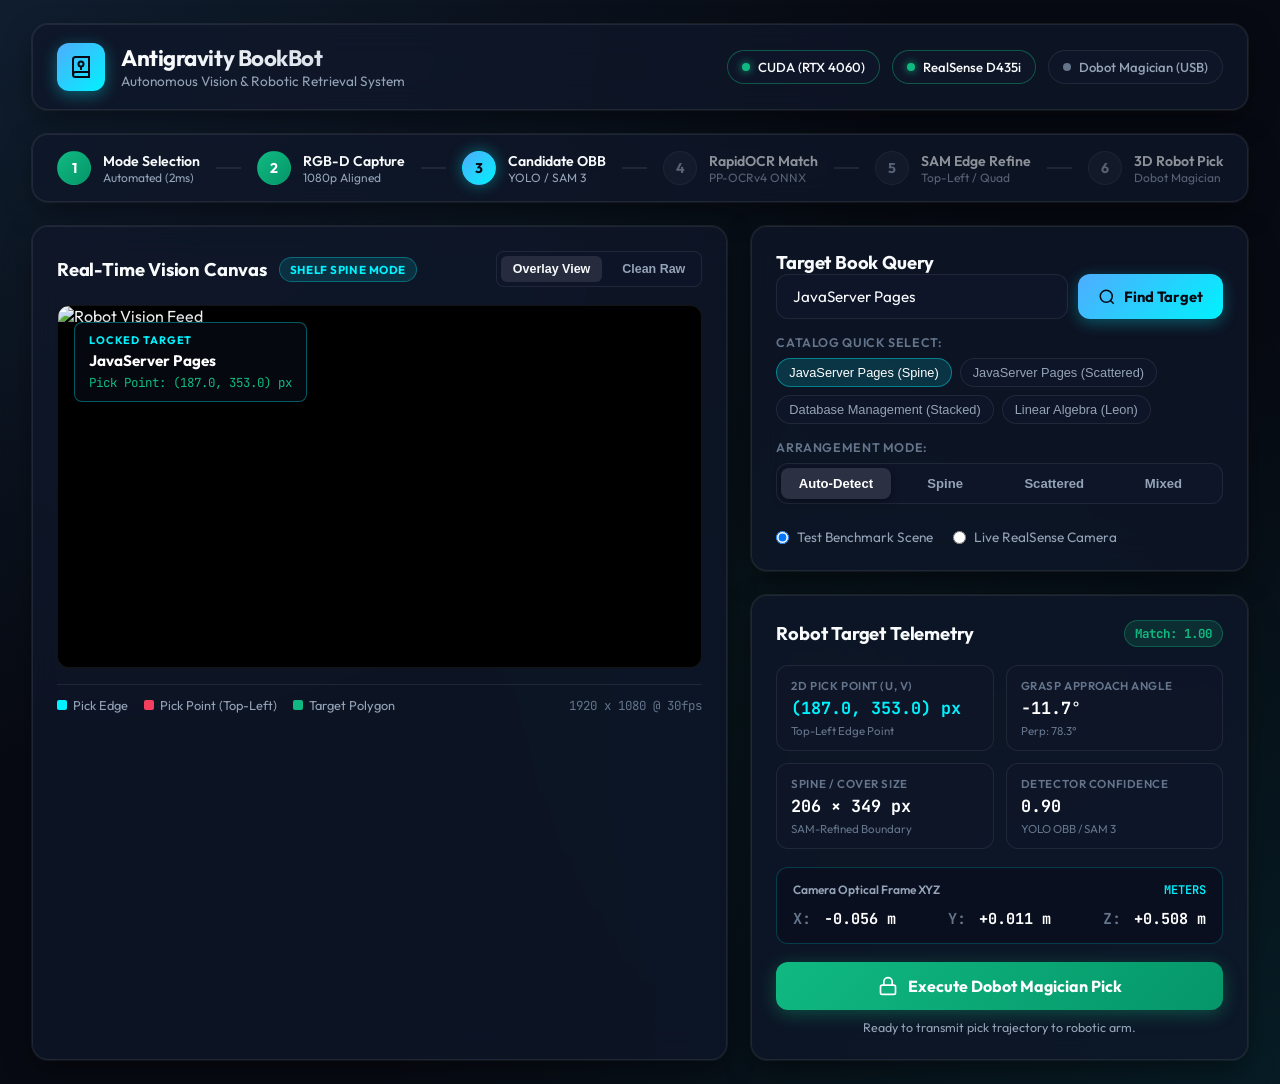
==== ui/static/index.html @ 0f98da09 "optimized pipeline" ====
<!DOCTYPE html>
<html lang="en">
<head>
  <meta charset="UTF-8">
  <meta name="viewport" content="width=device-width, initial-scale=1.0">
  <title>Autonomous Book Retrieval Robot | Vision & Manipulation Dashboard</title>
  <meta name="description" content="AI Vision & Robotic Manipulation Dashboard for automated book retrieval using YOLO OBB, SAM refinement, and Dobot Magician.">
  <link rel="preconnect" href="https://fonts.googleapis.com">
  <link rel="preconnect" href="https://fonts.gstatic.com" crossorigin>
  <link href="https://fonts.googleapis.com/css2?family=JetBrains+Mono:wght@400;500;600;700&family=Outfit:wght@300;400;500;600;700;800&display=swap" rel="stylesheet">
  <link rel="stylesheet" href="style.css">
</head>
<body>
  <div class="app-container">
    <!-- TOP NAVIGATION & STATUS BAR -->
    <header class="app-header">
      <div class="brand">
        <div class="brand-icon">
          <svg width="24" height="24" viewBox="0 0 24 24" fill="none" stroke="currentColor" stroke-width="2">
            <path d="M4 19.5A2.5 2.5 0 0 1 6.5 17H20"></path>
            <path d="M6.5 2H20v20H6.5A2.5 2.5 0 0 1 4 19.5v-15A2.5 2.5 0 0 1 6.5 2z"></path>
            <circle cx="12" cy="9" r="2.5"></circle>
            <path d="M12 11.5v3.5"></path>
          </svg>
        </div>
        <div>
          <h1 class="brand-title">Antigravity BookBot</h1>
          <p class="brand-subtitle">Autonomous Vision & Robotic Retrieval System</p>
        </div>
      </div>

      <div class="system-status-pills">
        <div id="status-gpu" class="status-pill active">
          <span class="status-dot"></span>
          <span>CUDA (RTX 4060)</span>
        </div>
        <div id="status-camera" class="status-pill active">
          <span class="status-dot"></span>
          <span id="camera-label">RealSense D435i</span>
        </div>
        <div id="status-arm" class="status-pill">
          <span class="status-dot"></span>
          <span id="dobot-label">Dobot Magician (USB)</span>
        </div>
      </div>
    </header>

    <!-- PIPELINE PROGRESS STEPPER -->
    <section class="stepper-section">
      <div class="stepper-container" id="pipeline-stepper">
        <div class="step-card completed" id="step-mode">
          <div class="step-num">1</div>
          <div class="step-info">
            <span class="step-name">Mode Selection</span>
            <span class="step-sub" id="mode-val">Automated (2ms)</span>
          </div>
        </div>
        <div class="step-connector"></div>

        <div class="step-card" id="step-capture">
          <div class="step-num">2</div>
          <div class="step-info">
            <span class="step-name">RGB-D Capture</span>
            <span class="step-sub">1080p Aligned</span>
          </div>
        </div>
        <div class="step-connector"></div>

        <div class="step-card" id="step-detect">
          <div class="step-num">3</div>
          <div class="step-info">
            <span class="step-name">Candidate OBB</span>
            <span class="step-sub">YOLO / SAM 3</span>
          </div>
        </div>
        <div class="step-connector"></div>

        <div class="step-card" id="step-ocr">
          <div class="step-num">4</div>
          <div class="step-info">
            <span class="step-name">RapidOCR Match</span>
            <span class="step-sub">PP-OCRv4 ONNX</span>
          </div>
        </div>
        <div class="step-connector"></div>

        <div class="step-card" id="step-sam">
          <div class="step-num">5</div>
          <div class="step-info">
            <span class="step-name">SAM Edge Refine</span>
            <span class="step-sub" id="refine-badge">Top-Left / Quad</span>
          </div>
        </div>
        <div class="step-connector"></div>

        <div class="step-card" id="step-robot">
          <div class="step-num">6</div>
          <div class="step-info">
            <span class="step-name">3D Robot Pick</span>
            <span class="step-sub">Dobot Magician</span>
          </div>
        </div>
      </div>
    </section>

    <!-- MAIN TWO-COLUMN WORKSPACE -->
    <main class="main-layout">
      <!-- LEFT COLUMN: VIEWPORT & OVERLAY CONTROLS -->
      <section class="viewport-card">
        <div class="card-header">
          <div class="header-left">
            <h2 class="card-title">Real-Time Vision Canvas</h2>
            <span class="badge" id="canvas-mode-badge">SHELF SPINE MODE</span>
          </div>
          <div class="canvas-toggles">
            <button id="toggle-view-btn" class="pill-btn active">Overlay View</button>
            <button id="toggle-raw-btn" class="pill-btn">Clean Raw</button>
          </div>
        </div>

        <div class="viewport-stage" id="viewport-stage">
          <div class="viewport-loading hidden" id="viewport-loader">
            <div class="spinner"></div>
            <p id="loader-status">Running SAM Edge Refinement...</p>
          </div>
          <img id="main-viewport-img" src="" alt="Robot Vision Feed" class="viewport-img">
          
          <div class="target-marker-hud" id="target-marker-hud">
            <span class="hud-tag">LOCKED TARGET</span>
            <span class="hud-title" id="hud-title">JavaServer Pages</span>
            <span class="hud-coords" id="hud-coords">Pick Point: (187.0, 353.0) px</span>
          </div>
        </div>

        <div class="viewport-footer">
          <div class="view-legend">
            <span class="legend-item"><span class="legend-color cyan"></span> Pick Edge</span>
            <span class="legend-item"><span class="legend-color red"></span> Pick Point (Top-Left)</span>
            <span class="legend-item"><span class="legend-color green"></span> Target Polygon</span>
          </div>
          <div class="feed-telemetry">
            <span id="telemetry-res">1920 x 1080 @ 30fps</span>
          </div>
        </div>
      </section>

      <!-- RIGHT COLUMN: CONTROL PANEL & TELEMETRY -->
      <aside class="control-column">
        <!-- TARGET QUERY & MODE SELECTOR -->
        <div class="control-card">
          <h2 class="card-title">Target Book Query</h2>
          
          <div class="input-group">
            <input type="text" id="target-query-input" class="query-input" placeholder="Enter book title to retrieve..." value="JavaServer Pages">
            <button id="run-detection-btn" class="primary-btn">
              <svg width="18" height="18" viewBox="0 0 24 24" fill="none" stroke="currentColor" stroke-width="2">
                <circle cx="11" cy="11" r="8"></circle>
                <line x1="21" y1="21" x2="16.65" y2="16.65"></line>
              </svg>
              Find Target
            </button>
          </div>

          <!-- CATALOG QUICK CHIPS -->
          <div class="quick-chips-wrapper">
            <span class="chips-label">Catalog Quick Select:</span>
            <div class="chips-container" id="catalog-chips">
              <button class="chip active" data-title="JavaServer Pages" data-sample="shelf_spine">JavaServer Pages (Spine)</button>
              <button class="chip" data-title="JavaServer Pages" data-sample="scattered_flat">JavaServer Pages (Scattered)</button>
              <button class="chip" data-title="Database Management" data-sample="stacked_mixed">Database Management (Stacked)</button>
              <button class="chip" data-title="Linear Algebra" data-sample="shelf_spine">Linear Algebra (Leon)</button>
            </div>
          </div>

          <!-- MODE SELECTOR TOGGLE -->
          <div class="mode-select-row">
            <span class="chips-label">Arrangement Mode:</span>
            <div class="segmented-control" id="mode-selector">
              <button class="seg-btn active" data-mode="auto">Auto-Detect</button>
              <button class="seg-btn" data-mode="spine">Spine</button>
              <button class="seg-btn" data-mode="scattered">Scattered</button>
              <button class="seg-btn" data-mode="mixed">Mixed</button>
            </div>
          </div>

          <!-- INPUT SOURCE -->
          <div class="source-select-row">
            <label class="radio-label">
              <input type="radio" name="input-source" value="sample" checked>
              <span>Test Benchmark Scene</span>
            </label>
            <label class="radio-label">
              <input type="radio" name="input-source" value="live">
              <span>Live RealSense Camera</span>
            </label>
          </div>
        </div>

        <!-- TARGET TELEMETRY & ROBOT COORDINATES -->
        <div class="control-card telemetry-card">
          <div class="card-header">
            <h2 class="card-title">Robot Target Telemetry</h2>
            <span class="conf-badge" id="telemetry-match-badge">Match: 1.00</span>
          </div>

          <div class="metrics-grid">
            <div class="metric-box">
              <span class="metric-label">2D Pick Point (u, v)</span>
              <span class="metric-val highlight" id="m-pick-point">(187.0, 353.0) px</span>
              <span class="metric-note" id="m-pick-type">Top-Left Edge Point</span>
            </div>
            <div class="metric-box">
              <span class="metric-label">Grasp Approach Angle</span>
              <span class="metric-val" id="m-grasp-angle">-11.7&deg;</span>
              <span class="metric-note" id="m-angle-note">Perp: 78.3&deg;</span>
            </div>
            <div class="metric-box">
              <span class="metric-label">Spine / Cover Size</span>
              <span class="metric-val" id="m-size">206 &times; 349 px</span>
              <span class="metric-note">SAM-Refined Boundary</span>
            </div>
            <div class="metric-box">
              <span class="metric-label">Detector Confidence</span>
              <span class="metric-val" id="m-conf">0.90</span>
              <span class="metric-note">YOLO OBB / SAM 3</span>
            </div>
          </div>

          <!-- 3D WORLD COORDINATES -->
          <div class="world-coords-box">
            <div class="coords-header">
              <span>Camera Optical Frame XYZ</span>
              <span class="units">METERS</span>
            </div>
            <div class="coords-values">
              <div class="coord"><span class="c-axis">X:</span> <span id="xyz-x">-0.056 m</span></div>
              <div class="coord"><span class="c-axis">Y:</span> <span id="xyz-y">+0.011 m</span></div>
              <div class="coord"><span class="c-axis">Z:</span> <span id="xyz-z">+0.508 m</span></div>
            </div>
          </div>

          <!-- DOBOT MAGICIAN ARM TRIGGER -->
          <div class="dobot-action-section">
            <button id="execute-dobot-btn" class="robot-action-btn">
              <svg width="20" height="20" viewBox="0 0 24 24" fill="none" stroke="currentColor" stroke-width="2">
                <rect x="3" y="11" width="18" height="11" rx="2" ry="2"></rect>
                <path d="M7 11V7a5 5 0 0 1 10 0v4"></path>
              </svg>
              Execute Dobot Magician Pick
            </button>
            <p class="dobot-hint" id="dobot-status-msg">Ready to transmit pick trajectory to robotic arm.</p>
          </div>
        </div>
      </aside>
    </main>
  </div>

  <script src="app.js"></script>
</body>
</html>
---- ui/static/style.css ----
/* ==========================================================================
   Autonomous Book Retrieval Robot — Modern Dark Glassmorphic Design System
   ========================================================================== */

:root {
  --bg-base: #070a12;
  --bg-card: rgba(15, 23, 42, 0.75);
  --bg-card-hover: rgba(30, 41, 59, 0.85);
  --bg-input: rgba(15, 23, 42, 0.95);
  --border-subtle: rgba(255, 255, 255, 0.08);
  --border-glow: rgba(0, 242, 254, 0.35);

  --accent-cyan: #00f2fe;
  --accent-blue: #4facfe;
  --accent-emerald: #10b981;
  --accent-amber: #f59e0b;
  --accent-rose: #f43f5e;

  --text-main: #f8fafc;
  --text-muted: #94a3b8;
  --text-dim: #64748b;

  --font-main: 'Outfit', -apple-system, BlinkMacSystemFont, sans-serif;
  --font-mono: 'JetBrains Mono', monospace;

  --radius-lg: 16px;
  --radius-md: 12px;
  --radius-sm: 8px;

  --shadow-card: 0 10px 30px -5px rgba(0, 0, 0, 0.5), 0 0 0 1px var(--border-subtle);
  --shadow-glow: 0 0 25px -5px rgba(0, 242, 254, 0.4);
}

* {
  box-sizing: border-box;
  margin: 0;
  padding: 0;
}

body {
  background-color: var(--bg-base);
  background-image: 
    radial-gradient(at 0% 0%, rgba(79, 172, 254, 0.12) 0px, transparent 50%),
    radial-gradient(at 100% 100%, rgba(0, 242, 254, 0.08) 0px, transparent 50%),
    radial-gradient(at 50% 50%, rgba(16, 185, 129, 0.05) 0px, transparent 60%);
  color: var(--text-main);
  font-family: var(--font-main);
  min-height: 100vh;
  padding: 24px 32px;
  overflow-x: hidden;
  -webkit-font-smoothing: antialiased;
}

.app-container {
  max-width: 1600px;
  margin: 0 auto;
  display: flex;
  flex-direction: column;
  gap: 24px;
}

/* ==========================================================================
   HEADER & HARDWARE STATUS BAR
   ========================================================================== */

.app-header {
  display: flex;
  justify-content: space-between;
  align-items: center;
  padding: 18px 24px;
  background: var(--bg-card);
  backdrop-filter: blur(16px);
  border: 1px solid var(--border-subtle);
  border-radius: var(--radius-lg);
  box-shadow: var(--shadow-card);
}

.brand {
  display: flex;
  align-items: center;
  gap: 16px;
}

.brand-icon {
  width: 48px;
  height: 48px;
  background: linear-gradient(135deg, var(--accent-blue), var(--accent-cyan));
  color: #070a12;
  border-radius: var(--radius-md);
  display: flex;
  align-items: center;
  justify-content: center;
  box-shadow: 0 4px 15px rgba(0, 242, 254, 0.35);
}

.brand-title {
  font-size: 1.4rem;
  font-weight: 700;
  letter-spacing: -0.02em;
  background: linear-gradient(90deg, #ffffff, #cbd5e1);
  -webkit-background-clip: text;
  -webkit-text-fill-color: transparent;
}

.brand-subtitle {
  font-size: 0.85rem;
  color: var(--text-muted);
}

.system-status-pills {
  display: flex;
  gap: 12px;
}

.status-pill {
  display: flex;
  align-items: center;
  gap: 8px;
  background: rgba(15, 23, 42, 0.8);
  border: 1px solid var(--border-subtle);
  padding: 8px 14px;
  border-radius: 999px;
  font-size: 0.82rem;
  font-weight: 500;
  color: var(--text-muted);
  transition: all 0.25s ease;
}

.status-pill.active {
  border-color: rgba(16, 185, 129, 0.4);
  color: var(--text-main);
}

.status-dot {
  width: 8px;
  height: 8px;
  border-radius: 50%;
  background-color: var(--text-dim);
}

.status-pill.active .status-dot {
  background-color: var(--accent-emerald);
  box-shadow: 0 0 8px var(--accent-emerald);
}

/* ==========================================================================
   PIPELINE PROGRESS STEPPER
   ========================================================================== */

.stepper-section {
  width: 100%;
}

.stepper-container {
  display: flex;
  align-items: center;
  justify-content: space-between;
  background: var(--bg-card);
  backdrop-filter: blur(16px);
  border: 1px solid var(--border-subtle);
  border-radius: var(--radius-lg);
  padding: 16px 24px;
  box-shadow: var(--shadow-card);
}

.step-card {
  display: flex;
  align-items: center;
  gap: 12px;
  opacity: 0.55;
  transition: all 0.3s ease;
}

.step-card.active, .step-card.completed {
  opacity: 1;
}

.step-num {
  width: 34px;
  height: 34px;
  border-radius: 50%;
  background: rgba(255, 255, 255, 0.05);
  border: 1px solid var(--border-subtle);
  display: flex;
  align-items: center;
  justify-content: center;
  font-weight: 700;
  font-size: 0.88rem;
  color: var(--text-muted);
}

.step-card.completed .step-num {
  background: linear-gradient(135deg, var(--accent-emerald), #059669);
  color: white;
  border-color: transparent;
}

.step-card.active .step-num {
  background: linear-gradient(135deg, var(--accent-blue), var(--accent-cyan));
  color: #070a12;
  border-color: transparent;
  box-shadow: 0 0 15px rgba(0, 242, 254, 0.4);
}

.step-info {
  display: flex;
  flex-direction: column;
}

.step-name {
  font-size: 0.88rem;
  font-weight: 600;
}

.step-sub {
  font-size: 0.75rem;
  color: var(--text-muted);
}

.step-connector {
  flex: 1;
  height: 2px;
  background: rgba(255, 255, 255, 0.08);
  margin: 0 16px;
}

/* ==========================================================================
   MAIN LAYOUT & VIEWPORT
   ========================================================================== */

.main-layout {
  display: grid;
  grid-template-columns: 1.4fr 1fr;
  gap: 24px;
  align-items: stretch;
}

.viewport-card, .control-card {
  background: var(--bg-card);
  backdrop-filter: blur(16px);
  border: 1px solid var(--border-subtle);
  border-radius: var(--radius-lg);
  padding: 24px;
  box-shadow: var(--shadow-card);
  display: flex;
  flex-direction: column;
}

.card-header {
  display: flex;
  justify-content: space-between;
  align-items: center;
  margin-bottom: 18px;
}

.header-left {
  display: flex;
  align-items: center;
  gap: 12px;
}

.card-title {
  font-size: 1.15rem;
  font-weight: 700;
  letter-spacing: -0.01em;
}

.badge {
  background: rgba(0, 242, 254, 0.12);
  border: 1px solid rgba(0, 242, 254, 0.3);
  color: var(--accent-cyan);
  font-size: 0.72rem;
  font-weight: 700;
  padding: 4px 10px;
  border-radius: 999px;
  letter-spacing: 0.05em;
  text-transform: uppercase;
}

.canvas-toggles {
  display: flex;
  gap: 8px;
  background: rgba(15, 23, 42, 0.6);
  padding: 4px;
  border-radius: var(--radius-sm);
  border: 1px solid var(--border-subtle);
}

.pill-btn {
  background: transparent;
  border: none;
  color: var(--text-muted);
  font-size: 0.78rem;
  font-weight: 600;
  padding: 6px 12px;
  border-radius: 6px;
  cursor: pointer;
  transition: all 0.2s ease;
}

.pill-btn.active {
  background: rgba(255, 255, 255, 0.1);
  color: var(--text-main);
}

/* Viewport Stage */
.viewport-stage {
  position: relative;
  width: 100%;
  aspect-ratio: 16 / 9;
  background: #000;
  border-radius: var(--radius-md);
  overflow: hidden;
  border: 1px solid rgba(255, 255, 255, 0.08);
  display: flex;
  align-items: center;
  justify-content: center;
}

.viewport-img {
  width: 100%;
  height: 100%;
  object-fit: contain;
}

.viewport-loading {
  position: absolute;
  inset: 0;
  background: rgba(7, 10, 18, 0.85);
  backdrop-filter: blur(8px);
  display: flex;
  flex-direction: column;
  align-items: center;
  justify-content: center;
  gap: 16px;
  z-index: 10;
}

.viewport-loading.hidden {
  display: none;
}

.spinner {
  width: 44px;
  height: 44px;
  border: 3px solid rgba(0, 242, 254, 0.2);
  border-top-color: var(--accent-cyan);
  border-radius: 50%;
  animation: spin 0.8s linear infinite;
}

@keyframes spin {
  to { transform: rotate(360deg); }
}

.target-marker-hud {
  position: absolute;
  top: 16px;
  left: 16px;
  background: rgba(7, 10, 18, 0.8);
  border: 1px solid var(--border-glow);
  padding: 10px 14px;
  border-radius: var(--radius-sm);
  backdrop-filter: blur(12px);
  display: flex;
  flex-direction: column;
  gap: 4px;
  box-shadow: 0 4px 15px rgba(0, 0, 0, 0.6);
}

.hud-tag {
  font-size: 0.68rem;
  font-weight: 700;
  color: var(--accent-cyan);
  letter-spacing: 0.08em;
}

.hud-title {
  font-size: 0.95rem;
  font-weight: 700;
  color: #fff;
}

.hud-coords {
  font-size: 0.78rem;
  font-family: var(--font-mono);
  color: var(--accent-emerald);
}

.viewport-footer {
  display: flex;
  justify-content: space-between;
  align-items: center;
  margin-top: 16px;
  padding-top: 12px;
  border-top: 1px solid var(--border-subtle);
}

.view-legend {
  display: flex;
  gap: 16px;
  font-size: 0.8rem;
  color: var(--text-muted);
}

.legend-item {
  display: flex;
  align-items: center;
  gap: 6px;
}

.legend-color {
  width: 10px;
  height: 10px;
  border-radius: 2px;
}

.legend-color.cyan { background-color: var(--accent-cyan); }
.legend-color.red { background-color: var(--accent-rose); }
.legend-color.green { background-color: var(--accent-emerald); }

.feed-telemetry {
  font-size: 0.78rem;
  font-family: var(--font-mono);
  color: var(--text-dim);
}

/* ==========================================================================
   CONTROLS & INPUT COLUMN
   ========================================================================== */

.control-column {
  display: flex;
  flex-direction: column;
  gap: 24px;
}

.input-group {
  display: flex;
  gap: 10px;
  margin-bottom: 16px;
}

.query-input {
  flex: 1;
  background: var(--bg-input);
  border: 1px solid var(--border-subtle);
  border-radius: var(--radius-md);
  padding: 12px 16px;
  font-family: var(--font-main);
  font-size: 0.95rem;
  color: var(--text-main);
  outline: none;
  transition: all 0.2s ease;
}

.query-input:focus {
  border-color: var(--accent-cyan);
  box-shadow: 0 0 0 3px rgba(0, 242, 254, 0.15);
}

.primary-btn {
  background: linear-gradient(135deg, var(--accent-blue), var(--accent-cyan));
  color: #070a12;
  border: none;
  border-radius: var(--radius-md);
  padding: 0 20px;
  font-family: var(--font-main);
  font-size: 0.92rem;
  font-weight: 700;
  display: flex;
  align-items: center;
  gap: 8px;
  cursor: pointer;
  transition: all 0.25s ease;
  box-shadow: 0 4px 15px rgba(0, 242, 254, 0.3);
}

.primary-btn:hover {
  transform: translateY(-1px);
  box-shadow: 0 6px 20px rgba(0, 242, 254, 0.45);
}

.quick-chips-wrapper {
  margin-bottom: 16px;
}

.chips-label {
  display: block;
  font-size: 0.78rem;
  color: var(--text-dim);
  font-weight: 600;
  text-transform: uppercase;
  letter-spacing: 0.05em;
  margin-bottom: 8px;
}

.chips-container {
  display: flex;
  flex-wrap: wrap;
  gap: 8px;
}

.chip {
  background: rgba(15, 23, 42, 0.8);
  border: 1px solid var(--border-subtle);
  color: var(--text-muted);
  font-size: 0.8rem;
  padding: 6px 12px;
  border-radius: 999px;
  cursor: pointer;
  transition: all 0.2s ease;
}

.chip:hover, .chip.active {
  background: rgba(0, 242, 254, 0.15);
  border-color: rgba(0, 242, 254, 0.4);
  color: #fff;
}

.mode-select-row {
  margin-bottom: 16px;
}

.segmented-control {
  display: flex;
  background: rgba(15, 23, 42, 0.9);
  padding: 4px;
  border-radius: var(--radius-md);
  border: 1px solid var(--border-subtle);
}

.seg-btn {
  flex: 1;
  background: transparent;
  border: none;
  color: var(--text-muted);
  font-size: 0.82rem;
  font-weight: 600;
  padding: 8px 10px;
  border-radius: var(--radius-sm);
  cursor: pointer;
  transition: all 0.2s ease;
}

.seg-btn.active {
  background: rgba(255, 255, 255, 0.12);
  color: #fff;
  box-shadow: 0 2px 8px rgba(0, 0, 0, 0.4);
}

.source-select-row {
  display: flex;
  gap: 20px;
  padding-top: 8px;
}

.radio-label {
  display: flex;
  align-items: center;
  gap: 8px;
  font-size: 0.85rem;
  color: var(--text-muted);
  cursor: pointer;
}

/* ==========================================================================
   METRICS GRID & 3D TELEMETRY
   ========================================================================== */

.metrics-grid {
  display: grid;
  grid-template-columns: 1fr 1fr;
  gap: 12px;
  margin-bottom: 18px;
}

.metric-box {
  background: rgba(15, 23, 42, 0.6);
  border: 1px solid var(--border-subtle);
  border-radius: var(--radius-md);
  padding: 12px 14px;
  display: flex;
  flex-direction: column;
  gap: 4px;
}

.metric-label {
  font-size: 0.72rem;
  color: var(--text-dim);
  text-transform: uppercase;
  letter-spacing: 0.05em;
  font-weight: 600;
}

.metric-val {
  font-size: 1.05rem;
  font-family: var(--font-mono);
  font-weight: 700;
  color: #fff;
}

.metric-val.highlight {
  color: var(--accent-cyan);
}

.metric-note {
  font-size: 0.72rem;
  color: var(--text-dim);
}

.conf-badge {
  background: rgba(16, 185, 129, 0.15);
  border: 1px solid rgba(16, 185, 129, 0.35);
  color: var(--accent-emerald);
  font-size: 0.78rem;
  font-weight: 700;
  padding: 4px 10px;
  border-radius: 999px;
  font-family: var(--font-mono);
}

/* 3D World Coordinates Box */
.world-coords-box {
  background: rgba(10, 16, 30, 0.85);
  border: 1px solid rgba(0, 242, 254, 0.2);
  border-radius: var(--radius-md);
  padding: 14px 16px;
  margin-bottom: 18px;
}

.coords-header {
  display: flex;
  justify-content: space-between;
  font-size: 0.75rem;
  color: var(--text-muted);
  font-weight: 600;
  margin-bottom: 10px;
}

.units {
  color: var(--accent-cyan);
  font-family: var(--font-mono);
}

.coords-values {
  display: flex;
  justify-content: space-between;
}

.coord {
  font-family: var(--font-mono);
  font-size: 0.95rem;
  font-weight: 700;
  color: #fff;
}

.c-axis {
  color: var(--text-dim);
  margin-right: 4px;
}

/* Dobot Magician Action Section */
.dobot-action-section {
  display: flex;
  flex-direction: column;
  gap: 10px;
}

.robot-action-btn {
  background: linear-gradient(135deg, #10b981, #059669);
  color: #ffffff;
  border: none;
  border-radius: var(--radius-md);
  padding: 14px 20px;
  font-family: var(--font-main);
  font-size: 1rem;
  font-weight: 700;
  display: flex;
  align-items: center;
  justify-content: center;
  gap: 10px;
  cursor: pointer;
  transition: all 0.25s ease;
  box-shadow: 0 4px 18px rgba(16, 185, 129, 0.35);
}

.robot-action-btn:hover {
  transform: translateY(-2px);
  box-shadow: 0 6px 25px rgba(16, 185, 129, 0.5);
}

.dobot-hint {
  font-size: 0.78rem;
  color: var(--text-muted);
  text-align: center;
}

/* Responsive */
@media (max-width: 1200px) {
  .main-layout {
    grid-template-columns: 1fr;
  }
}
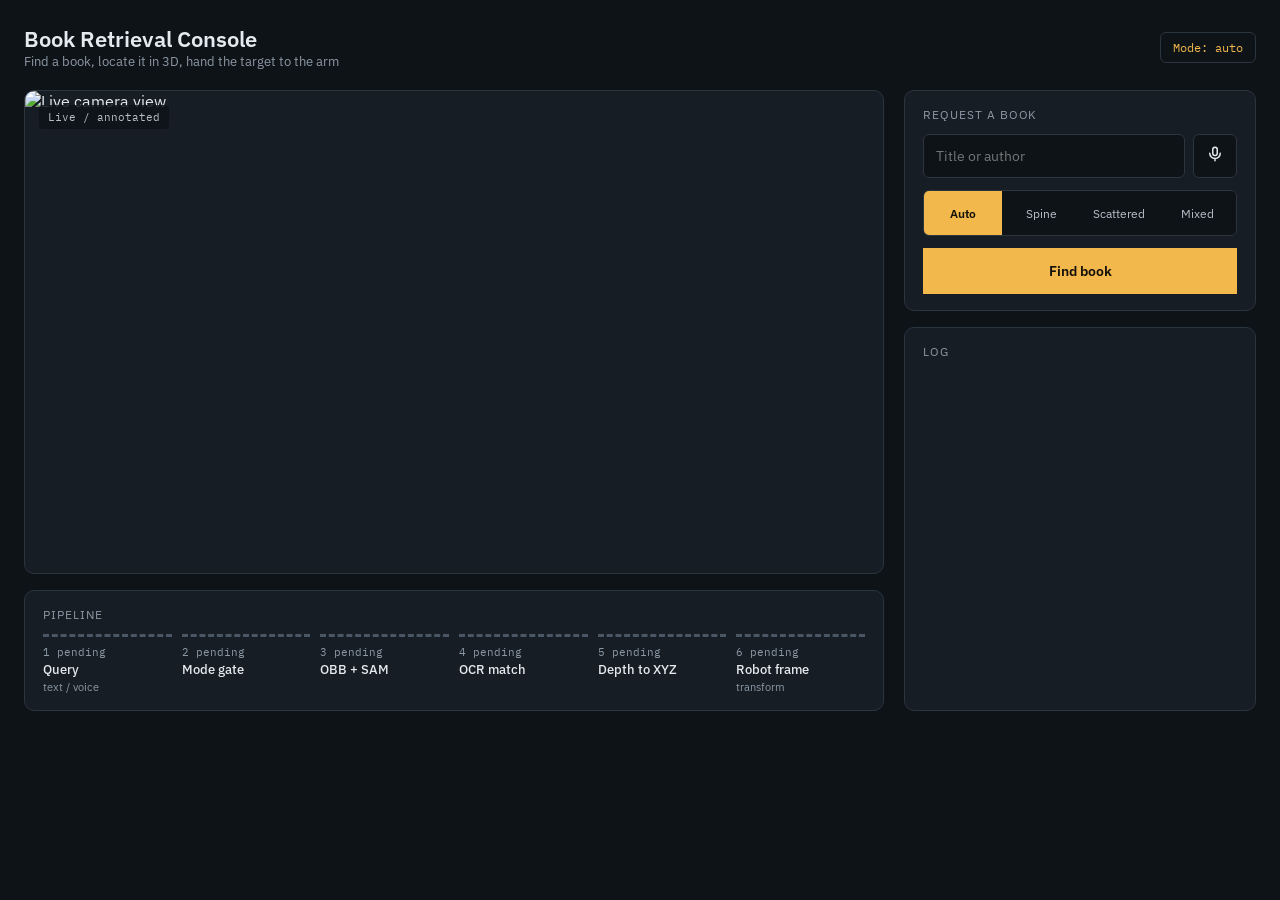
==== commit 5e2c8e3b: "ui updation" ====
--- a/ui/static/index.html
+++ b/ui/static/index.html
@@ -1,260 +1,124 @@
-<!DOCTYPE html>
-<html lang="en">
-<head>
-  <meta charset="UTF-8">
-  <meta name="viewport" content="width=device-width, initial-scale=1.0">
-  <title>Autonomous Book Retrieval Robot | Vision & Manipulation Dashboard</title>
-  <meta name="description" content="AI Vision & Robotic Manipulation Dashboard for automated book retrieval using YOLO OBB, SAM refinement, and Dobot Magician.">
-  <link rel="preconnect" href="https://fonts.googleapis.com">
-  <link rel="preconnect" href="https://fonts.gstatic.com" crossorigin>
-  <link href="https://fonts.googleapis.com/css2?family=JetBrains+Mono:wght@400;500;600;700&family=Outfit:wght@300;400;500;600;700;800&display=swap" rel="stylesheet">
-  <link rel="stylesheet" href="style.css">
-</head>
-<body>
-  <div class="app-container">
-    <!-- TOP NAVIGATION & STATUS BAR -->
-    <header class="app-header">
-      <div class="brand">
-        <div class="brand-icon">
-          <svg width="24" height="24" viewBox="0 0 24 24" fill="none" stroke="currentColor" stroke-width="2">
-            <path d="M4 19.5A2.5 2.5 0 0 1 6.5 17H20"></path>
-            <path d="M6.5 2H20v20H6.5A2.5 2.5 0 0 1 4 19.5v-15A2.5 2.5 0 0 1 6.5 2z"></path>
-            <circle cx="12" cy="9" r="2.5"></circle>
-            <path d="M12 11.5v3.5"></path>
-          </svg>
-        </div>
-        <div>
-          <h1 class="brand-title">Antigravity BookBot</h1>
-          <p class="brand-subtitle">Autonomous Vision & Robotic Retrieval System</p>
-        </div>
-      </div>
+<!doctype html>
+<html lang="en"><head><meta charset="utf-8"><title>Book Retrieval Console</title>
+<meta name="viewport" content="width=device-width,initial-scale=1">
+<link rel="stylesheet" href="https://fonts.googleapis.com/css2?family=IBM+Plex+Mono:wght@400;500&family=IBM+Plex+Sans:wght@400;500;600&display=swap">
+<style>
+*{box-sizing:border-box}
+body{margin:0;background:#0E1318;color:#E6EAEE;font-family:'IBM Plex Sans',sans-serif}
+.mono{font-family:'IBM Plex Mono',monospace}
+.wrap{max-width:1360px;margin:0 auto;padding:24px;display:flex;flex-direction:column;gap:20px}
+.grid{display:grid;grid-template-columns:minmax(0,860px) minmax(320px,1fr);gap:20px}
+.col{display:flex;flex-direction:column;gap:16px}
+.card{background:#161D25;border:1px solid #2A3540;border-radius:10px;padding:16px 18px;display:flex;flex-direction:column;gap:12px}
+.card.hit{border-color:#F2B84B}
+.lbl{font-size:12px;letter-spacing:.08em;text-transform:uppercase;color:#8C98A4}
+.pill{padding:7px 12px;border:1px solid #2A3540;border-radius:6px;font-size:12px}
+button{font-family:inherit;cursor:pointer}
+button:disabled{cursor:not-allowed}
+.btn{height:44px;border-radius:6px;border:1px solid #2A3540;background:#0E1318;color:#E6EAEE;font-size:13px}
+.primary{background:#F2B84B;color:#14100A;border:0;font-weight:600;font-size:14px;height:46px}
+.primary:disabled{opacity:.5}
+.modes{display:grid;grid-template-columns:repeat(4,1fr);border:1px solid #2A3540;border-radius:6px;overflow:hidden}
+.modes button{height:44px;border:0;background:#0E1318;color:#B7C0C9;font-size:12px}
+.modes button.on{background:#F2B84B;color:#14100A;font-weight:600}
+.cam{position:relative;aspect-ratio:860/484;border-radius:10px;overflow:hidden;border:1px solid #2A3540;background:#161D25}
+.cam img{width:100%;height:100%;object-fit:contain;display:block}
+.chip{position:absolute;left:14px;top:14px;background:rgba(14,19,24,.85);padding:5px 9px;border-radius:4px;color:#B7C0C9;font-size:11px}
+.steps{display:grid;grid-template-columns:repeat(6,1fr);gap:10px}
+.step{border-top:3px dashed #4A5663;padding-top:8px}
+.step.done{border-top:3px solid #3DD6B0}
+.step .s{font-size:11px;color:#8C98A4}.step.done .s{color:#3DD6B0}
+.step .n{font-size:13px;font-weight:500;margin-top:2px}
+.step .d{font-size:11px;color:#8C98A4;margin-top:2px}
+.xyz{background:#0E1318;border-radius:6px;padding:10px 12px;font-size:13px;line-height:1.6;white-space:pre}
+.xyz small{display:block;font:11px 'IBM Plex Sans';color:#8C98A4;margin-bottom:6px}
+input[type=text]{flex:1;background:#0E1318;border:1px solid #2A3540;border-radius:6px;color:#E6EAEE;font:14px 'IBM Plex Sans';padding:0 12px;height:44px}
+#log{font-size:11.5px;line-height:1.7;color:#B7C0C9;overflow:auto;max-height:180px}
+@media(max-width:1100px){.grid{grid-template-columns:1fr}}
+</style></head><body><div class="wrap">
 
-      <div class="system-status-pills">
-        <div id="status-gpu" class="status-pill active">
-          <span class="status-dot"></span>
-          <span>CUDA (RTX 4060)</span>
-        </div>
-        <div id="status-camera" class="status-pill active">
-          <span class="status-dot"></span>
-          <span id="camera-label">RealSense D435i</span>
-        </div>
-        <div id="status-arm" class="status-pill">
-          <span class="status-dot"></span>
-          <span id="dobot-label">Dobot Magician (USB)</span>
-        </div>
-      </div>
-    </header>
+<div style="display:flex;justify-content:space-between;align-items:center;flex-wrap:wrap;gap:10px">
+ <div><div style="font-size:22px;font-weight:600">Book Retrieval Console</div>
+ <div style="font-size:13px;color:#8C98A4">Find a book, locate it in 3D, hand the target to the arm</div></div>
+ <div class="mono" style="display:flex;gap:10px"><div class="pill" id="pMode" style="color:#F2B84B">Mode: auto</div></div>
+</div>
 
-    <!-- PIPELINE PROGRESS STEPPER -->
-    <section class="stepper-section">
-      <div class="stepper-container" id="pipeline-stepper">
-        <div class="step-card completed" id="step-mode">
-          <div class="step-num">1</div>
-          <div class="step-info">
-            <span class="step-name">Mode Selection</span>
-            <span class="step-sub" id="mode-val">Automated (2ms)</span>
-          </div>
-        </div>
-        <div class="step-connector"></div>
+<div class="grid">
+ <div class="col">
+  <div class="cam"><img id="feed" src="/video_feed" alt="Live camera view"><div class="chip mono">Live / annotated</div></div>
+  <div class="card"><div class="lbl">Pipeline</div>
+   <div class="steps" id="steps"></div></div>
+ </div>
 
-        <div class="step-card" id="step-capture">
-          <div class="step-num">2</div>
-          <div class="step-info">
-            <span class="step-name">RGB-D Capture</span>
-            <span class="step-sub">1080p Aligned</span>
-          </div>
-        </div>
-        <div class="step-connector"></div>
-
-        <div class="step-card" id="step-detect">
-          <div class="step-num">3</div>
-          <div class="step-info">
-            <span class="step-name">Candidate OBB</span>
-            <span class="step-sub">YOLO / SAM 3</span>
-          </div>
-        </div>
-        <div class="step-connector"></div>
-
-        <div class="step-card" id="step-ocr">
-          <div class="step-num">4</div>
-          <div class="step-info">
-            <span class="step-name">RapidOCR Match</span>
-            <span class="step-sub">PP-OCRv4 ONNX</span>
-          </div>
-        </div>
-        <div class="step-connector"></div>
-
-        <div class="step-card" id="step-sam">
-          <div class="step-num">5</div>
-          <div class="step-info">
-            <span class="step-name">SAM Edge Refine</span>
-            <span class="step-sub" id="refine-badge">Top-Left / Quad</span>
-          </div>
-        </div>
-        <div class="step-connector"></div>
-
-        <div class="step-card" id="step-robot">
-          <div class="step-num">6</div>
-          <div class="step-info">
-            <span class="step-name">3D Robot Pick</span>
-            <span class="step-sub">Dobot Magician</span>
-          </div>
-        </div>
-      </div>
-    </section>
-
-    <!-- MAIN TWO-COLUMN WORKSPACE -->
-    <main class="main-layout">
-      <!-- LEFT COLUMN: VIEWPORT & OVERLAY CONTROLS -->
-      <section class="viewport-card">
-        <div class="card-header">
-          <div class="header-left">
-            <h2 class="card-title">Real-Time Vision Canvas</h2>
-            <span class="badge" id="canvas-mode-badge">SHELF SPINE MODE</span>
-          </div>
-          <div class="canvas-toggles">
-            <button id="toggle-view-btn" class="pill-btn active">Overlay View</button>
-            <button id="toggle-raw-btn" class="pill-btn">Clean Raw</button>
-          </div>
-        </div>
-
-        <div class="viewport-stage" id="viewport-stage">
-          <div class="viewport-loading hidden" id="viewport-loader">
-            <div class="spinner"></div>
-            <p id="loader-status">Running SAM Edge Refinement...</p>
-          </div>
-          <img id="main-viewport-img" src="" alt="Robot Vision Feed" class="viewport-img">
-          
-          <div class="target-marker-hud" id="target-marker-hud">
-            <span class="hud-tag">LOCKED TARGET</span>
-            <span class="hud-title" id="hud-title">JavaServer Pages</span>
-            <span class="hud-coords" id="hud-coords">Pick Point: (187.0, 353.0) px</span>
-          </div>
-        </div>
-
-        <div class="viewport-footer">
-          <div class="view-legend">
-            <span class="legend-item"><span class="legend-color cyan"></span> Pick Edge</span>
-            <span class="legend-item"><span class="legend-color red"></span> Pick Point (Top-Left)</span>
-            <span class="legend-item"><span class="legend-color green"></span> Target Polygon</span>
-          </div>
-          <div class="feed-telemetry">
-            <span id="telemetry-res">1920 x 1080 @ 30fps</span>
-          </div>
-        </div>
-      </section>
-
-      <!-- RIGHT COLUMN: CONTROL PANEL & TELEMETRY -->
-      <aside class="control-column">
-        <!-- TARGET QUERY & MODE SELECTOR -->
-        <div class="control-card">
-          <h2 class="card-title">Target Book Query</h2>
-          
-          <div class="input-group">
-            <input type="text" id="target-query-input" class="query-input" placeholder="Enter book title to retrieve..." value="JavaServer Pages">
-            <button id="run-detection-btn" class="primary-btn">
-              <svg width="18" height="18" viewBox="0 0 24 24" fill="none" stroke="currentColor" stroke-width="2">
-                <circle cx="11" cy="11" r="8"></circle>
-                <line x1="21" y1="21" x2="16.65" y2="16.65"></line>
-              </svg>
-              Find Target
-            </button>
-          </div>
-
-          <!-- CATALOG QUICK CHIPS -->
-          <div class="quick-chips-wrapper">
-            <span class="chips-label">Catalog Quick Select:</span>
-            <div class="chips-container" id="catalog-chips">
-              <button class="chip active" data-title="JavaServer Pages" data-sample="shelf_spine">JavaServer Pages (Spine)</button>
-              <button class="chip" data-title="JavaServer Pages" data-sample="scattered_flat">JavaServer Pages (Scattered)</button>
-              <button class="chip" data-title="Database Management" data-sample="stacked_mixed">Database Management (Stacked)</button>
-              <button class="chip" data-title="Linear Algebra" data-sample="shelf_spine">Linear Algebra (Leon)</button>
-            </div>
-          </div>
-
-          <!-- MODE SELECTOR TOGGLE -->
-          <div class="mode-select-row">
-            <span class="chips-label">Arrangement Mode:</span>
-            <div class="segmented-control" id="mode-selector">
-              <button class="seg-btn active" data-mode="auto">Auto-Detect</button>
-              <button class="seg-btn" data-mode="spine">Spine</button>
-              <button class="seg-btn" data-mode="scattered">Scattered</button>
-              <button class="seg-btn" data-mode="mixed">Mixed</button>
-            </div>
-          </div>
-
-          <!-- INPUT SOURCE -->
-          <div class="source-select-row">
-            <label class="radio-label">
-              <input type="radio" name="input-source" value="sample" checked>
-              <span>Test Benchmark Scene</span>
-            </label>
-            <label class="radio-label">
-              <input type="radio" name="input-source" value="live">
-              <span>Live RealSense Camera</span>
-            </label>
-          </div>
-        </div>
-
-        <!-- TARGET TELEMETRY & ROBOT COORDINATES -->
-        <div class="control-card telemetry-card">
-          <div class="card-header">
-            <h2 class="card-title">Robot Target Telemetry</h2>
-            <span class="conf-badge" id="telemetry-match-badge">Match: 1.00</span>
-          </div>
-
-          <div class="metrics-grid">
-            <div class="metric-box">
-              <span class="metric-label">2D Pick Point (u, v)</span>
-              <span class="metric-val highlight" id="m-pick-point">(187.0, 353.0) px</span>
-              <span class="metric-note" id="m-pick-type">Top-Left Edge Point</span>
-            </div>
-            <div class="metric-box">
-              <span class="metric-label">Grasp Approach Angle</span>
-              <span class="metric-val" id="m-grasp-angle">-11.7&deg;</span>
-              <span class="metric-note" id="m-angle-note">Perp: 78.3&deg;</span>
-            </div>
-            <div class="metric-box">
-              <span class="metric-label">Spine / Cover Size</span>
-              <span class="metric-val" id="m-size">206 &times; 349 px</span>
-              <span class="metric-note">SAM-Refined Boundary</span>
-            </div>
-            <div class="metric-box">
-              <span class="metric-label">Detector Confidence</span>
-              <span class="metric-val" id="m-conf">0.90</span>
-              <span class="metric-note">YOLO OBB / SAM 3</span>
-            </div>
-          </div>
-
-          <!-- 3D WORLD COORDINATES -->
-          <div class="world-coords-box">
-            <div class="coords-header">
-              <span>Camera Optical Frame XYZ</span>
-              <span class="units">METERS</span>
-            </div>
-            <div class="coords-values">
-              <div class="coord"><span class="c-axis">X:</span> <span id="xyz-x">-0.056 m</span></div>
-              <div class="coord"><span class="c-axis">Y:</span> <span id="xyz-y">+0.011 m</span></div>
-              <div class="coord"><span class="c-axis">Z:</span> <span id="xyz-z">+0.508 m</span></div>
-            </div>
-          </div>
-
-          <!-- DOBOT MAGICIAN ARM TRIGGER -->
-          <div class="dobot-action-section">
-            <button id="execute-dobot-btn" class="robot-action-btn">
-              <svg width="20" height="20" viewBox="0 0 24 24" fill="none" stroke="currentColor" stroke-width="2">
-                <rect x="3" y="11" width="18" height="11" rx="2" ry="2"></rect>
-                <path d="M7 11V7a5 5 0 0 1 10 0v4"></path>
-              </svg>
-              Execute Dobot Magician Pick
-            </button>
-            <p class="dobot-hint" id="dobot-status-msg">Ready to transmit pick trajectory to robotic arm.</p>
-          </div>
-        </div>
-      </aside>
-    </main>
+ <div class="col">
+  <div class="card">
+   <label class="lbl" for="q">Request a book</label>
+   <div style="display:flex;gap:8px">
+    <input id="q" type="text" placeholder="Title or author">
+    <button class="btn" id="mic" style="width:44px" aria-label="Speak query">
+     <svg width="18" height="18" viewBox="0 0 24 24" fill="none" stroke="currentColor" stroke-width="2" stroke-linecap="round" aria-hidden="true"><rect x="9" y="3" width="6" height="11" rx="3"/><path d="M5 11a7 7 0 0 0 14 0M12 18v3"/></svg></button>
+   </div>
+   <div class="modes" id="modes">
+    <button data-m="auto" class="on">Auto</button><button data-m="spine">Spine</button>
+    <button data-m="scattered">Scattered</button><button data-m="mixed">Mixed</button></div>
+   <button class="primary" id="go">Find book</button>
   </div>
 
-  <script src="app.js"></script>
-</body>
-</html>
+  <div class="card hit" id="res" style="display:none">
+   <div style="display:flex;justify-content:space-between;align-items:baseline">
+    <div class="lbl" style="color:#F2B84B">Target located</div><div class="mono" id="score" style="font-size:12px;color:#B7C0C9"></div></div>
+   <div id="title" style="font-size:18px;font-weight:600"></div>
+   <div style="display:grid;grid-template-columns:1fr 1fr;gap:10px">
+    <div class="xyz mono"><small>Camera frame (m)</small><span id="cam"></span></div>
+    <div class="xyz mono" style="border:1px dashed #4A5663"><small>Robot frame</small><span id="rob"></span></div></div>
+   <div id="note" style="font-size:12px;color:#B7C0C9"></div>
+   <div style="display:flex;gap:8px">
+    <button class="btn" id="send" style="flex:1" disabled>Send to arm</button>
+    <button class="btn" id="rescan" style="width:96px">Re-scan</button></div>
+  </div>
+
+  <div class="card" style="flex:1"><div class="lbl">Log</div><div id="log" class="mono"></div></div>
+ </div>
+</div></div>
+
+<script>
+const $=id=>document.getElementById(id);
+const STEPS=[["Query","text / voice"],["Mode gate",""],["OBB + SAM",""],["OCR match",""],["Depth to XYZ",""],["Robot frame","transform"]];
+let mode="auto";
+function renderSteps(n,d={}){
+  $("steps").innerHTML=STEPS.map((s,i)=>`<div class="step ${i<n?"done":""}"><div class="s mono">${i+1} ${i<n?"done":"pending"}</div><div class="n">${s[0]}</div><div class="d">${d[i]||s[1]}</div></div>`).join("");
+}
+renderSteps(0);
+function log(t,c){const l=$("log"),e=document.createElement("div");e.textContent=new Date().toTimeString().slice(0,8)+" "+t;if(c)e.style.color=c;l.appendChild(e);l.scrollTop=l.scrollHeight}
+const fmt=a=>a?`X ${a[0].toFixed(3)}\nY ${a[1].toFixed(3)}\nZ ${a[2].toFixed(3)}`:"X --\nY --\nZ --";
+$("modes").onclick=e=>{const b=e.target.closest("button");if(!b)return;mode=b.dataset.m;
+  [...$("modes").children].forEach(x=>x.classList.toggle("on",x===b));$("pMode").textContent="Mode: "+mode};
+async function find(){
+  const query=$("q").value.trim();if(!query){$("q").focus();return}
+  $("go").disabled=true;$("go").textContent="Searching...";log(`query: "${query}"`);log("gate: "+mode);
+  try{
+    const r=await fetch("/api/find",{method:"POST",headers:{"Content-Type":"application/json"},body:JSON.stringify({query,mode})});
+    const d=await r.json();
+    if(!d.found){log("no match","#F2B84B");$("res").style.display="none";renderSteps(4)}
+    else{
+      $("res").style.display="flex";$("title").textContent=d.title;
+      $("score").textContent=`conf ${d.conf.toFixed(2)} / sim ${d.sim.toFixed(2)}`;
+      $("cam").textContent=fmt(d.cam_xyz);$("rob").textContent=fmt(d.robot_xyz);
+      $("rob").style.color=d.robot_xyz?"#E6EAEE":"#8C98A4";
+      $("note").textContent=d.pick_note?"Pick point: "+d.pick_note:"";
+      $("send").disabled=!d.robot_xyz;$("send").textContent=d.robot_xyz?"Send to arm":"Send to arm (needs Step 6)";
+      renderSteps(d.robot_xyz?6:5,{1:d.mode});
+      log("xyz: "+d.cam_xyz.map(v=>v.toFixed(3)).join(", "),"#3DD6B0");
+    }
+  }catch(e){log("error: "+e.message,"#F2B84B")}
+  $("go").disabled=false;$("go").textContent="Find book";
+}
+$("go").onclick=find;$("rescan").onclick=find;$("q").onkeydown=e=>{if(e.key==="Enter")find()};
+$("send").onclick=async()=>{
+  $("send").disabled=true;
+  const r=await fetch("/api/send",{method:"POST"});const d=await r.json();
+  log(d.ok?"arm: command sent":"arm: failed "+(d.error||""),d.ok?"#3DD6B0":"#F2B84B");$("send").disabled=false};
+const SR=window.SpeechRecognition||window.webkitSpeechRecognition;
+if(SR){$("mic").onclick=()=>{const r=new SR();r.lang="en-US";r.onresult=e=>{$("q").value=e.results[0][0].transcript;find()};r.start();log("listening...")}}
+else $("mic").disabled=true;
+</script></body></html>
